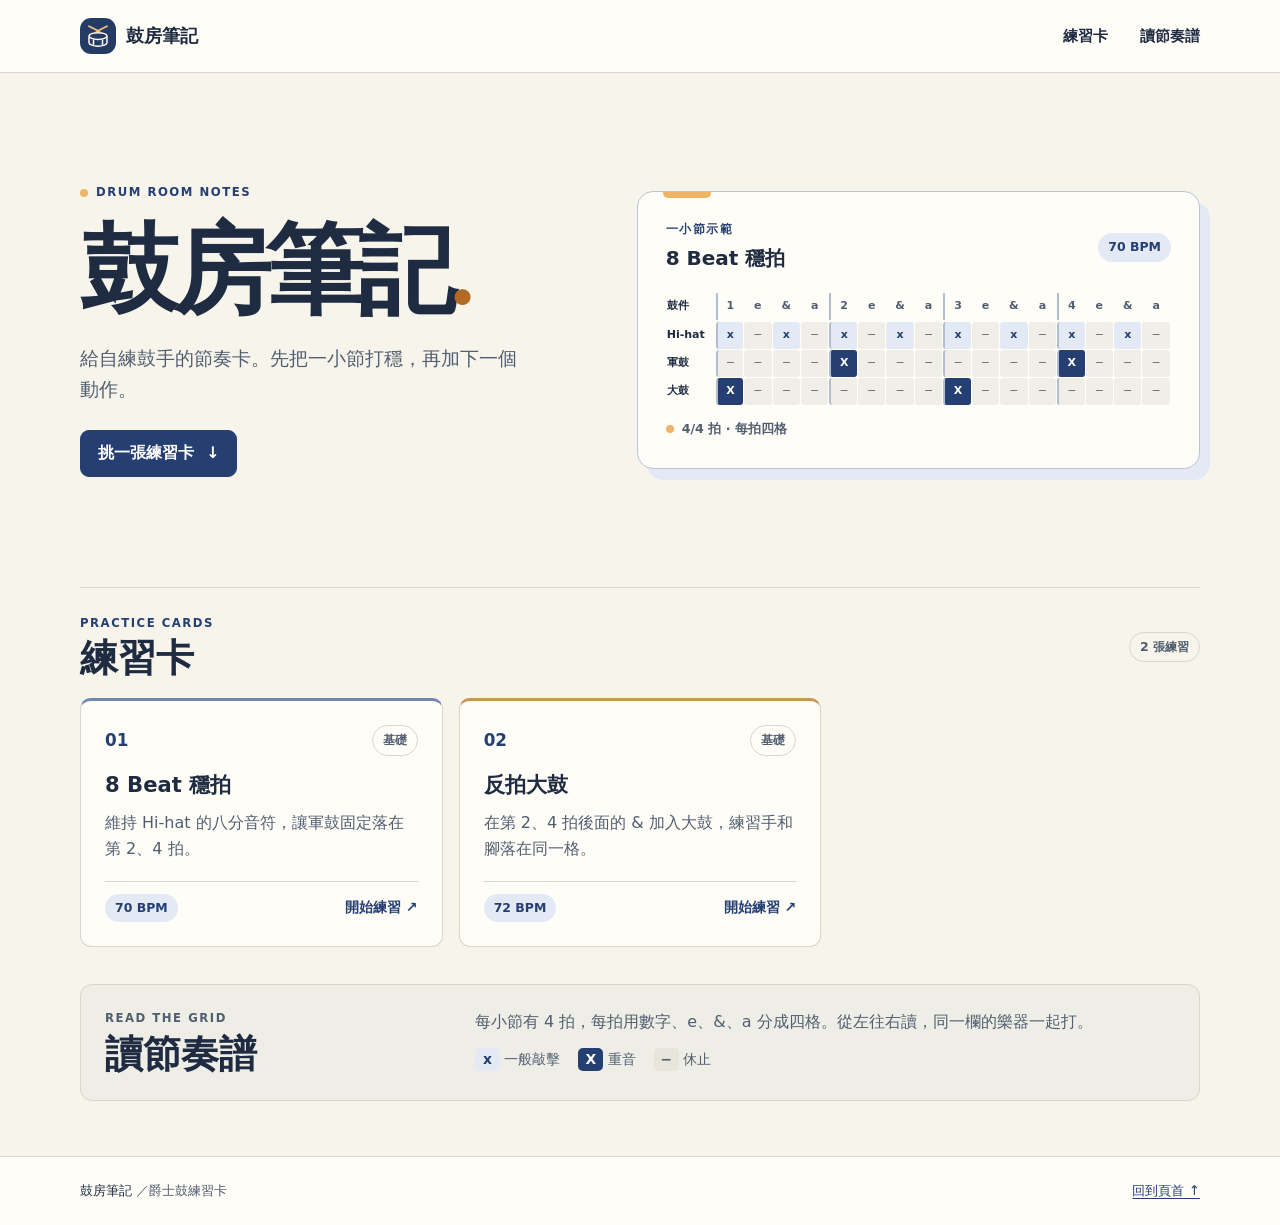
==== docs/index.html @ 836a6e5c "Build shared site with two practice cards" ====
<!doctype html>
<html lang="zh-Hant">
<head>
  <meta charset="utf-8">
  <meta name="viewport" content="width=device-width, initial-scale=1">
  <meta name="description" content="一頁一張爵士鼓練習卡，從節奏譜和合成示範開始練。">
  <title>鼓房筆記 · 爵士鼓練習卡</title>
  <link rel="stylesheet" href="./assets/site.css">
  <link rel="icon" href="./assets/drum.svg" type="image/svg+xml">
  
</head>
<body>
  <a class="skip" href="#main">跳到主要內容</a>
  <header class="site-header">
    <div class="wrap masthead">
      <a class="wordmark" href="./">
        <img src="./assets/drum.svg" width="36" height="36" alt="">
        <span>鼓房筆記</span>
      </a>
      <nav aria-label="主要導覽">
        <a href="./#cards">練習卡</a>
        <a href="./#notation">讀節奏譜</a>
      </nav>
    </div>
  </header>
  <main id="main" class="wrap">
    <section class="hero" aria-labelledby="hero-title">
  <div class="hero-copy">
    <p class="eyebrow"><span class="dot"></span> DRUM ROOM NOTES</p>
    <h1 id="hero-title">鼓房筆記<span>.</span></h1>
    <p class="lead">給自練鼓手的節奏卡。先把一小節打穩，再加下一個動作。</p>
    <a class="button" href="#cards">挑一張練習卡 <span aria-hidden="true">↓</span></a>
  </div>
  <figure class="hero-sheet">
    <div class="sheet-head">
      <div><p class="eyebrow">一小節示範</p><strong>8 Beat 穩拍</strong></div>
      <span class="tempo-tag">70 BPM</span>
    </div>
    <div class="score-scroll compact" tabindex="0" role="region" aria-label="示範節奏譜"><table class="score"><caption class="sr-only">8 Beat 穩拍的一小節節奏譜</caption><thead><tr><th scope="col">鼓件</th><th scope="col" data-step="0" class="count beat-start">1</th><th scope="col" data-step="1" class="count">e</th><th scope="col" data-step="2" class="count">&amp;</th><th scope="col" data-step="3" class="count">a</th><th scope="col" data-step="4" class="count beat-start">2</th><th scope="col" data-step="5" class="count">e</th><th scope="col" data-step="6" class="count">&amp;</th><th scope="col" data-step="7" class="count">a</th><th scope="col" data-step="8" class="count beat-start">3</th><th scope="col" data-step="9" class="count">e</th><th scope="col" data-step="10" class="count">&amp;</th><th scope="col" data-step="11" class="count">a</th><th scope="col" data-step="12" class="count beat-start">4</th><th scope="col" data-step="13" class="count">e</th><th scope="col" data-step="14" class="count">&amp;</th><th scope="col" data-step="15" class="count">a</th></tr></thead><tbody><tr data-instrument="hat"><th scope="row">Hi-hat</th><td class="hit beat-start" data-step="0" data-hit="x"><span aria-hidden="true">x</span><span class="sr-only">敲擊</span></td><td class="rest" data-step="1" data-hit="-"><span aria-hidden="true">−</span><span class="sr-only">休止</span></td><td class="hit" data-step="2" data-hit="x"><span aria-hidden="true">x</span><span class="sr-only">敲擊</span></td><td class="rest" data-step="3" data-hit="-"><span aria-hidden="true">−</span><span class="sr-only">休止</span></td><td class="hit beat-start" data-step="4" data-hit="x"><span aria-hidden="true">x</span><span class="sr-only">敲擊</span></td><td class="rest" data-step="5" data-hit="-"><span aria-hidden="true">−</span><span class="sr-only">休止</span></td><td class="hit" data-step="6" data-hit="x"><span aria-hidden="true">x</span><span class="sr-only">敲擊</span></td><td class="rest" data-step="7" data-hit="-"><span aria-hidden="true">−</span><span class="sr-only">休止</span></td><td class="hit beat-start" data-step="8" data-hit="x"><span aria-hidden="true">x</span><span class="sr-only">敲擊</span></td><td class="rest" data-step="9" data-hit="-"><span aria-hidden="true">−</span><span class="sr-only">休止</span></td><td class="hit" data-step="10" data-hit="x"><span aria-hidden="true">x</span><span class="sr-only">敲擊</span></td><td class="rest" data-step="11" data-hit="-"><span aria-hidden="true">−</span><span class="sr-only">休止</span></td><td class="hit beat-start" data-step="12" data-hit="x"><span aria-hidden="true">x</span><span class="sr-only">敲擊</span></td><td class="rest" data-step="13" data-hit="-"><span aria-hidden="true">−</span><span class="sr-only">休止</span></td><td class="hit" data-step="14" data-hit="x"><span aria-hidden="true">x</span><span class="sr-only">敲擊</span></td><td class="rest" data-step="15" data-hit="-"><span aria-hidden="true">−</span><span class="sr-only">休止</span></td></tr><tr data-instrument="snare"><th scope="row">軍鼓</th><td class="rest beat-start" data-step="0" data-hit="-"><span aria-hidden="true">−</span><span class="sr-only">休止</span></td><td class="rest" data-step="1" data-hit="-"><span aria-hidden="true">−</span><span class="sr-only">休止</span></td><td class="rest" data-step="2" data-hit="-"><span aria-hidden="true">−</span><span class="sr-only">休止</span></td><td class="rest" data-step="3" data-hit="-"><span aria-hidden="true">−</span><span class="sr-only">休止</span></td><td class="accent beat-start" data-step="4" data-hit="X"><span aria-hidden="true">X</span><span class="sr-only">重音</span></td><td class="rest" data-step="5" data-hit="-"><span aria-hidden="true">−</span><span class="sr-only">休止</span></td><td class="rest" data-step="6" data-hit="-"><span aria-hidden="true">−</span><span class="sr-only">休止</span></td><td class="rest" data-step="7" data-hit="-"><span aria-hidden="true">−</span><span class="sr-only">休止</span></td><td class="rest beat-start" data-step="8" data-hit="-"><span aria-hidden="true">−</span><span class="sr-only">休止</span></td><td class="rest" data-step="9" data-hit="-"><span aria-hidden="true">−</span><span class="sr-only">休止</span></td><td class="rest" data-step="10" data-hit="-"><span aria-hidden="true">−</span><span class="sr-only">休止</span></td><td class="rest" data-step="11" data-hit="-"><span aria-hidden="true">−</span><span class="sr-only">休止</span></td><td class="accent beat-start" data-step="12" data-hit="X"><span aria-hidden="true">X</span><span class="sr-only">重音</span></td><td class="rest" data-step="13" data-hit="-"><span aria-hidden="true">−</span><span class="sr-only">休止</span></td><td class="rest" data-step="14" data-hit="-"><span aria-hidden="true">−</span><span class="sr-only">休止</span></td><td class="rest" data-step="15" data-hit="-"><span aria-hidden="true">−</span><span class="sr-only">休止</span></td></tr><tr data-instrument="kick"><th scope="row">大鼓</th><td class="accent beat-start" data-step="0" data-hit="X"><span aria-hidden="true">X</span><span class="sr-only">重音</span></td><td class="rest" data-step="1" data-hit="-"><span aria-hidden="true">−</span><span class="sr-only">休止</span></td><td class="rest" data-step="2" data-hit="-"><span aria-hidden="true">−</span><span class="sr-only">休止</span></td><td class="rest" data-step="3" data-hit="-"><span aria-hidden="true">−</span><span class="sr-only">休止</span></td><td class="rest beat-start" data-step="4" data-hit="-"><span aria-hidden="true">−</span><span class="sr-only">休止</span></td><td class="rest" data-step="5" data-hit="-"><span aria-hidden="true">−</span><span class="sr-only">休止</span></td><td class="rest" data-step="6" data-hit="-"><span aria-hidden="true">−</span><span class="sr-only">休止</span></td><td class="rest" data-step="7" data-hit="-"><span aria-hidden="true">−</span><span class="sr-only">休止</span></td><td class="accent beat-start" data-step="8" data-hit="X"><span aria-hidden="true">X</span><span class="sr-only">重音</span></td><td class="rest" data-step="9" data-hit="-"><span aria-hidden="true">−</span><span class="sr-only">休止</span></td><td class="rest" data-step="10" data-hit="-"><span aria-hidden="true">−</span><span class="sr-only">休止</span></td><td class="rest" data-step="11" data-hit="-"><span aria-hidden="true">−</span><span class="sr-only">休止</span></td><td class="rest beat-start" data-step="12" data-hit="-"><span aria-hidden="true">−</span><span class="sr-only">休止</span></td><td class="rest" data-step="13" data-hit="-"><span aria-hidden="true">−</span><span class="sr-only">休止</span></td><td class="rest" data-step="14" data-hit="-"><span aria-hidden="true">−</span><span class="sr-only">休止</span></td><td class="rest" data-step="15" data-hit="-"><span aria-hidden="true">−</span><span class="sr-only">休止</span></td></tr></tbody></table></div>
    <figcaption><span class="dot"></span> 4/4 拍 · 每拍四格</figcaption>
  </figure>
</section>
<section id="cards" class="catalog" aria-labelledby="cards-title">
  <div class="section-head">
    <div><p class="eyebrow">PRACTICE CARDS</p><h2 id="cards-title">練習卡</h2></div>
    <span class="count-label">2 張練習</span>
  </div>
  <div class="card-grid"><article class="practice-card">
  <div class="card-meta"><span class="card-number">01</span><span class="level">基礎</span></div>
  <h3><a href="practice/eighth-note-groove/">8 Beat 穩拍</a></h3>
  <p>維持 Hi-hat 的八分音符，讓軍鼓固定落在第 2、4 拍。</p>
  <div class="card-bottom"><span class="tempo-tag">70 BPM</span><a href="practice/eighth-note-groove/" aria-label="練習8 Beat 穩拍">開始練習 <span aria-hidden="true">↗</span></a></div>
</article>
<article class="practice-card">
  <div class="card-meta"><span class="card-number">02</span><span class="level">基礎</span></div>
  <h3><a href="practice/offbeat-kick/">反拍大鼓</a></h3>
  <p>在第 2、4 拍後面的 &amp; 加入大鼓，練習手和腳落在同一格。</p>
  <div class="card-bottom"><span class="tempo-tag">72 BPM</span><a href="practice/offbeat-kick/" aria-label="練習反拍大鼓">開始練習 <span aria-hidden="true">↗</span></a></div>
</article></div>
</section>
<section id="notation" class="notation" aria-labelledby="notation-title">
  <div><p class="eyebrow">READ THE GRID</p><h2 id="notation-title">讀節奏譜</h2></div>
  <div>
    <p>每小節有 4 拍，每拍用數字、e、&amp;、a 分成四格。從左往右讀，同一欄的樂器一起打。</p>
    <ul class="legend">
      <li><b class="mark">x</b> 一般敲擊</li>
      <li><b class="mark accent-mark">X</b> 重音</li>
      <li><b class="mark quiet">−</b> 休止</li>
    </ul>
  </div>
</section>

  </main>
  <footer class="site-footer">
    <div class="wrap footer-inner">
      <span>鼓房筆記 <span class="muted">／爵士鼓練習卡</span></span>
      <a href="#main">回到頁首 ↑</a>
    </div>
  </footer>
</body>
</html>
---- docs/assets/site.css ----
:root {
  color-scheme: light;
  --paper: #f7f4eb;
  --ink: #1e2b41;
  --muted: #515e70;
  --card: #fffdf7;
  --accent: #253f73;
  --line: #d9d6cb;
  --blue-soft: #e3eaf5;
  --sun: #efb465;
  --sans: system-ui, -apple-system, BlinkMacSystemFont, "Noto Sans CJK TC", "Microsoft JhengHei", sans-serif;
  --serif: "Noto Serif CJK TC", "Songti TC", "PMingLiU", serif;
}

*, *::before, *::after { box-sizing: border-box; }
html { scroll-behavior: smooth; }
body { margin: 0; background: var(--paper); color: var(--ink); font-family: var(--sans); line-height: 1.65; }
a { color: var(--accent); text-underline-offset: .22em; }
a:hover { color: #162846; }
button, input { font: inherit; }
:focus-visible { outline: 3px solid #3e65a3; outline-offset: 4px; }
h1, h2, h3, p, figure { margin: 0; }
h1, h2 { line-height: 1.16; }
h1 { font-family: var(--serif); letter-spacing: -.055em; }
h2 { font-size: clamp(1.5rem, 3.6vw, 2.35rem); }

.wrap { width: min(1120px, calc(100% - 72px)); margin-inline: auto; }
.site-header { border-bottom: 1px solid var(--line); background: var(--card); }
.masthead { min-height: 72px; display: flex; align-items: center; justify-content: space-between; gap: 20px; }
.wordmark { display: inline-flex; align-items: center; gap: 10px; font-weight: 800; font-size: 1.14rem; text-decoration: none; color: var(--ink); }
.masthead nav { display: flex; flex-wrap: wrap; align-items: center; gap: clamp(12px, 3vw, 32px); }
.masthead nav a { color: var(--ink); font-size: .92rem; font-weight: 650; text-decoration: none; }
.masthead nav a:hover, .back:hover, .next:hover { text-decoration: underline; }
.skip { position: absolute; inset: 12px auto auto 12px; transform: translateY(-180%); padding: 10px; z-index: 2; background: var(--card); }
.skip:focus { transform: none; }
.sr-only { position: absolute; width: 1px; height: 1px; padding: 0; margin: -1px; overflow: hidden; clip-path: inset(50%); white-space: nowrap; }

.hero { display: grid; grid-template-columns: minmax(0, .92fr) minmax(0, 1.08fr); align-items: center; gap: clamp(28px, 6vw, 78px); padding-block: clamp(55px, 9vw, 110px); }
.eyebrow { display: flex; align-items: center; gap: 8px; color: var(--accent); font-size: .73rem; font-weight: 800; letter-spacing: .13em; }
.dot { width: 8px; height: 8px; background: var(--sun); display: inline-block; border-radius: 50%; flex: none; }
.hero h1 { font-size: clamp(3.05rem, 8vw, 6.15rem); margin: 12px 0 16px; }
.hero h1 span { color: #b26a24; }
.lead { color: var(--muted); font-size: clamp(1rem, 1.9vw, 1.17rem); max-width: 36rem; }
.hero-copy .lead { max-width: 24em; }
.button { min-height: 44px; display: inline-flex; align-items: center; justify-content: center; gap: 12px; background: var(--accent); color: #fff; border: 1px solid var(--accent); border-radius: 9px; padding: 9px 17px; font-weight: 700; text-decoration: none; cursor: pointer; }
.button:hover { background: #192f59; color: #fff; }
.button:disabled { opacity: .68; cursor: wait; }
.hero .button { margin-top: 24px; }
.hero-sheet { position: relative; min-width: 0; background: var(--card); border: 1px solid #b8c4d8; border-radius: 16px; padding: clamp(15px, 3vw, 28px); box-shadow: 10px 11px 0 var(--blue-soft); }
.hero-sheet::before { content: ""; display: block; position: absolute; width: 48px; height: 6px; border-radius: 0 0 5px 5px; background: var(--sun); top: 0; left: 25px; }
.sheet-head, .section-head, .score-heading, .footer-inner { display: flex; align-items: center; justify-content: space-between; gap: 16px; }
.sheet-head strong { display: block; margin-top: 3px; font-size: 1.25rem; }
.hero-sheet figcaption { margin-top: 13px; font-size: .79rem; font-weight: 650; color: var(--muted); display: flex; align-items: center; gap: 8px; }
.tempo-tag, .count-label, .level { display: inline-block; width: fit-content; white-space: nowrap; font-size: .78rem; font-weight: 750; border-radius: 999px; padding: 4px 10px; }
.tempo-tag { background: var(--blue-soft); color: var(--accent); font-variant-numeric: tabular-nums; }
.count-label, .level { border: 1px solid var(--line); color: var(--muted); }

.catalog { scroll-margin-top: 24px; }
.section-head { border-top: 1px solid var(--line); padding: 26px 0 18px; }
.section-head h2, .notation h2, .steps h2, .checkpoint h2 { margin-top: 4px; }
.card-grid { display: grid; grid-template-columns: repeat(3, minmax(0, 1fr)); gap: 16px; }
.practice-card { min-width: 0; display: flex; flex-direction: column; background: var(--card); border: 1px solid var(--line); border-top: 3px solid #7186b0; border-radius: 11px; padding: clamp(16px, 2.5vw, 24px); }
.practice-card:nth-child(3n+2) { border-top-color: #ca9557; }
.practice-card:nth-child(3n) { border-top-color: #71968d; }
.card-meta, .card-bottom { display: flex; align-items: center; justify-content: space-between; gap: 10px; }
.card-number { color: var(--accent); font-weight: 800; font-size: 1.05rem; font-variant-numeric: tabular-nums; }
.practice-card h3 { margin-top: 12px; font-size: 1.32rem; }
.practice-card h3 a { text-decoration: none; color: var(--ink); }
.practice-card h3 a:hover { text-decoration: underline; }
.practice-card p { margin-top: 7px; margin-bottom: 18px; color: var(--muted); }
.card-bottom { margin-top: auto; padding-top: 12px; border-top: 1px solid var(--line); flex-wrap: wrap; }
.card-bottom a { font-size: .88rem; font-weight: 750; text-decoration: none; }
.card-bottom a:hover { text-decoration: underline; }
.notation { display: grid; grid-template-columns: minmax(155px, .5fr) 1fr; gap: 20px; margin: 37px 0 55px; padding: 24px; border: 1px solid var(--line); border-radius: 12px; background: #eeeee7; scroll-margin-top: 24px; }
.notation p { color: var(--muted); }
.legend { display: flex; flex-wrap: wrap; gap: 12px 18px; list-style: none; margin: 12px 0 0; padding: 0; color: var(--muted); font-size: .87rem; }
.mark { min-width: 25px; display: inline-grid; place-items: center; border-radius: 5px; padding: 0 4px; background: var(--blue-soft); color: var(--accent); }
.accent-mark { background: var(--accent); color: #fff; }
.mark.quiet { background: #e8e5dc; color: var(--muted); }

.practice-intro { padding: 33px 0 24px; }
.back, .next { text-decoration: none; font-weight: 700; font-size: .92rem; }
.practice-intro .eyebrow { margin-top: 22px; }
.practice-intro h1 { margin: 7px 0 10px; font-size: clamp(2.25rem, 6vw, 4.15rem); }
.practice-panel { background: var(--card); border: 1px solid var(--line); border-radius: 14px; padding: clamp(15px, 3vw, 28px); }
.score-heading { flex-wrap: wrap; }
.score-heading h2 { margin-top: 5px; }
.player-controls { display: flex; flex-wrap: wrap; align-items: center; gap: 12px; }
.tempo-control { display: flex; align-items: center; gap: 7px; color: var(--muted); font-size: .89rem; }
.tempo-control input { width: 73px; min-height: 42px; padding: 6px 8px; border-radius: 7px; border: 1px solid #aeb6c3; background: #fff; color: var(--ink); }
.score-scroll { overflow-x: auto; max-width: 100%; margin-top: 17px; border-radius: 7px; }
.score { border-collapse: separate; border-spacing: 2px; width: 100%; min-width: 630px; table-layout: fixed; font-size: .87rem; text-align: center; font-variant-numeric: tabular-nums; }
.score th:first-child { width: 74px; text-align: left; white-space: nowrap; }
.score th, .score td { padding: 7px 1px; height: 35px; }
.score th { font-weight: 700; }
.score .count { color: var(--muted); }
.score .beat-start { border-left: 2px solid #b2becf; }
.score td { background: #f0eee6; color: #666e77; border-radius: 3px; }
.score .hit { background: var(--blue-soft); color: var(--accent); font-weight: 800; }
.score .accent { background: var(--accent); color: #fff; font-weight: 800; }
.score .is-current { outline: 2px solid #a95715; outline-offset: -2px; background-color: #ffedcd; color: #562e12; }
.compact .score { min-width: 340px; font-size: .69rem; border-spacing: 1px; }
.compact .score th:first-child { width: 48px; }
.compact .score th, .compact .score td { height: 27px; padding: 3px 0; }
.player-status { color: var(--muted); margin-top: 10px; font-size: .86rem; }
.practice-body { display: grid; grid-template-columns: 1.55fr 1fr; gap: 23px; margin-top: 26px; }
.steps ol { padding-left: 1.4em; margin: 14px 0; }
.steps li { padding: 4px 0 4px 4px; }
.steps li::marker { font-weight: 800; color: var(--accent); }
.checkpoint { background: var(--blue-soft); border-radius: 12px; padding: 20px; align-self: start; }
.checkpoint p:last-child { margin-top: 11px; }
.card-navigation { display: flex; justify-content: space-between; flex-wrap: wrap; gap: 14px; margin: 25px 0 48px; padding-top: 16px; border-top: 1px solid var(--line); }
.site-footer { border-top: 1px solid var(--line); background: var(--card); }
.footer-inner { min-height: 68px; flex-wrap: wrap; padding-block: 12px; font-size: .84rem; }
.muted { color: var(--muted); }

@media (max-width: 820px) {
  .hero { grid-template-columns: 1fr; gap: 26px; padding: 45px 0 42px; }
  .hero-sheet { max-width: 590px; }
  .card-grid { grid-template-columns: repeat(2, minmax(0, 1fr)); }
}
@media (max-width: 560px) {
  .wrap { width: calc(100% - 32px); }
  .masthead { min-height: 62px; gap: 11px; }
  .wordmark { gap: 7px; font-size: 1rem; }
  .wordmark img { width: 29px; height: 29px; }
  .masthead nav a { font-size: .82rem; }
  .hero h1 { font-size: clamp(2.6rem, 12vw, 4.1rem); }
  .hero-sheet { box-shadow: 5px 6px 0 var(--blue-soft); }
  .card-grid, .notation, .practice-body { grid-template-columns: 1fr; }
  .notation { gap: 10px; margin-bottom: 38px; padding: 16px; }
  .practice-body { gap: 12px; }
  .sheet-head { gap: 8px; }
}
@media (prefers-reduced-motion: reduce) { html { scroll-behavior: auto; } }
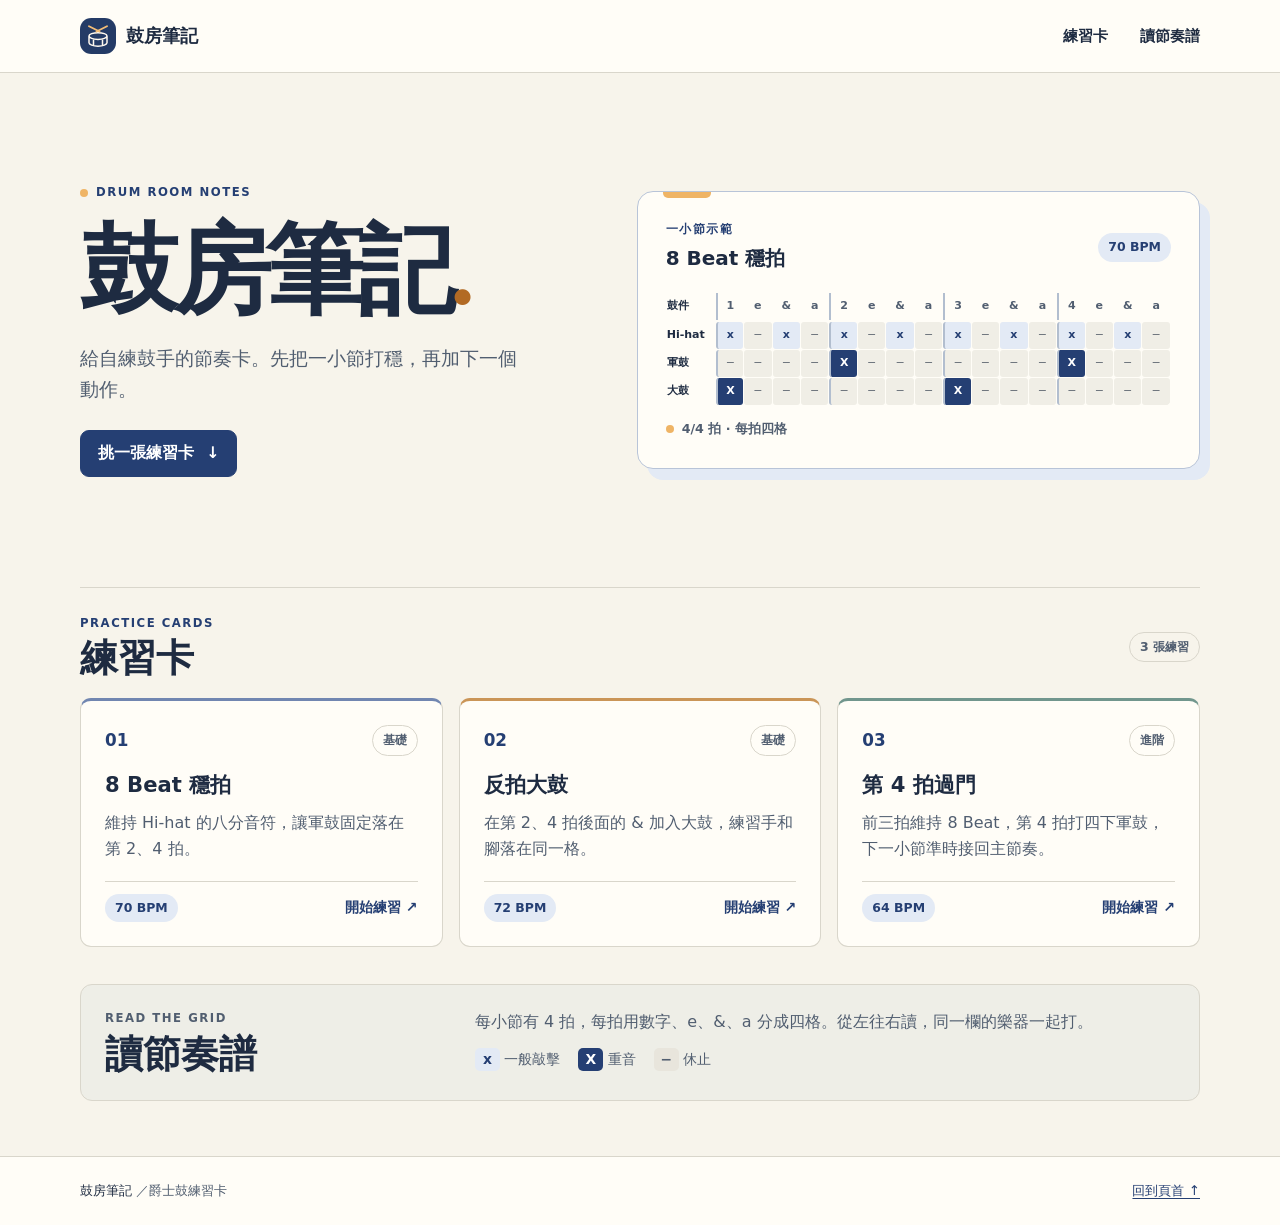
==== commit b41c3c5e: "Add fourth-beat fill using the AGENTS.md recipe" ====
--- a/docs/index.html
+++ b/docs/index.html
@@ -43,7 +43,7 @@
 <section id="cards" class="catalog" aria-labelledby="cards-title">
   <div class="section-head">
     <div><p class="eyebrow">PRACTICE CARDS</p><h2 id="cards-title">練習卡</h2></div>
-    <span class="count-label">2 張練習</span>
+    <span class="count-label">3 張練習</span>
   </div>
   <div class="card-grid"><article class="practice-card">
   <div class="card-meta"><span class="card-number">01</span><span class="level">基礎</span></div>
@@ -56,6 +56,12 @@
   <h3><a href="practice/offbeat-kick/">反拍大鼓</a></h3>
   <p>在第 2、4 拍後面的 &amp; 加入大鼓，練習手和腳落在同一格。</p>
   <div class="card-bottom"><span class="tempo-tag">72 BPM</span><a href="practice/offbeat-kick/" aria-label="練習反拍大鼓">開始練習 <span aria-hidden="true">↗</span></a></div>
+</article>
+<article class="practice-card">
+  <div class="card-meta"><span class="card-number">03</span><span class="level">進階</span></div>
+  <h3><a href="practice/fourth-beat-fill/">第 4 拍過門</a></h3>
+  <p>前三拍維持 8 Beat，第 4 拍打四下軍鼓，下一小節準時接回主節奏。</p>
+  <div class="card-bottom"><span class="tempo-tag">64 BPM</span><a href="practice/fourth-beat-fill/" aria-label="練習第 4 拍過門">開始練習 <span aria-hidden="true">↗</span></a></div>
 </article></div>
 </section>
 <section id="notation" class="notation" aria-labelledby="notation-title">
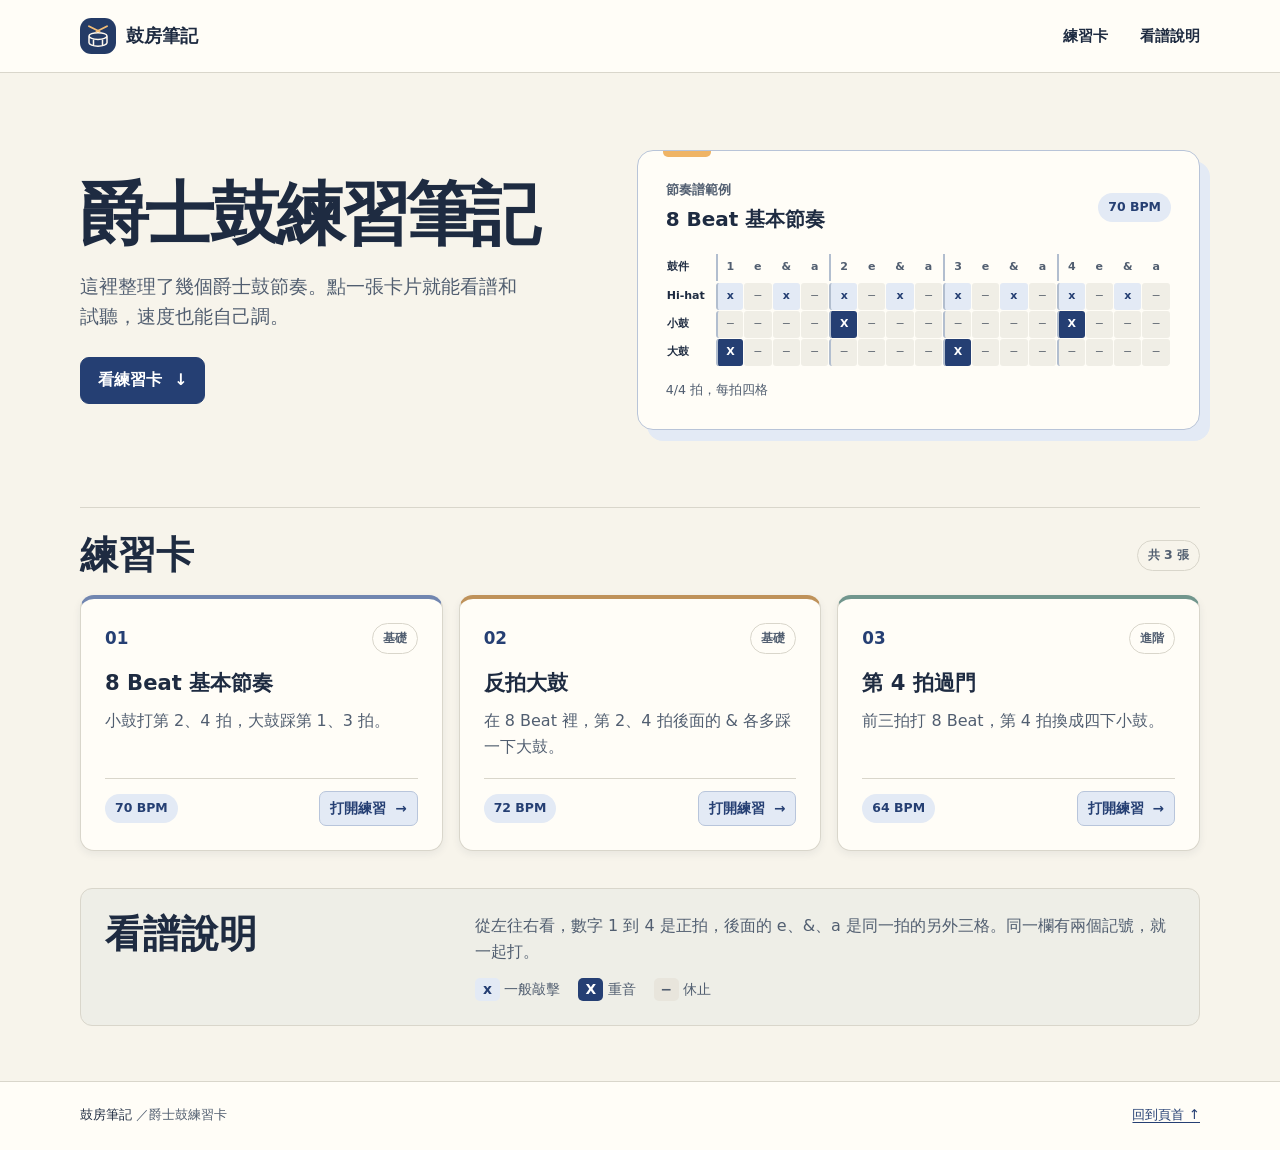
==== commit 5636c888: "Use plain practice notes and make each card a clear link" ====
--- a/docs/index.html
+++ b/docs/index.html
@@ -3,8 +3,8 @@
 <head>
   <meta charset="utf-8">
   <meta name="viewport" content="width=device-width, initial-scale=1">
-  <meta name="description" content="一頁一張爵士鼓練習卡，從節奏譜和合成示範開始練。">
-  <title>鼓房筆記 · 爵士鼓練習卡</title>
+  <meta name="description" content="看爵士鼓節奏譜、試聽並調整練習速度。">
+  <title>爵士鼓練習筆記 · 鼓房筆記</title>
   <link rel="stylesheet" href="./assets/site.css">
   <link rel="icon" href="./assets/drum.svg" type="image/svg+xml">
   
@@ -19,55 +19,69 @@
       </a>
       <nav aria-label="主要導覽">
         <a href="./#cards">練習卡</a>
-        <a href="./#notation">讀節奏譜</a>
+        <a href="./#notation">看譜說明</a>
       </nav>
     </div>
   </header>
   <main id="main" class="wrap">
     <section class="hero" aria-labelledby="hero-title">
   <div class="hero-copy">
-    <p class="eyebrow"><span class="dot"></span> DRUM ROOM NOTES</p>
-    <h1 id="hero-title">鼓房筆記<span>.</span></h1>
-    <p class="lead">給自練鼓手的節奏卡。先把一小節打穩，再加下一個動作。</p>
-    <a class="button" href="#cards">挑一張練習卡 <span aria-hidden="true">↓</span></a>
+    <h1 id="hero-title">爵士鼓練習筆記</h1>
+    <p class="lead">這裡整理了幾個爵士鼓節奏。點一張卡片就能看譜和試聽，速度也能自己調。</p>
+    <a class="button" href="#cards">看練習卡 <span aria-hidden="true">↓</span></a>
   </div>
   <figure class="hero-sheet">
     <div class="sheet-head">
-      <div><p class="eyebrow">一小節示範</p><strong>8 Beat 穩拍</strong></div>
+      <div><p class="meta-label">節奏譜範例</p><strong>8 Beat 基本節奏</strong></div>
       <span class="tempo-tag">70 BPM</span>
     </div>
-    <div class="score-scroll compact" tabindex="0" role="region" aria-label="示範節奏譜"><table class="score"><caption class="sr-only">8 Beat 穩拍的一小節節奏譜</caption><thead><tr><th scope="col">鼓件</th><th scope="col" data-step="0" class="count beat-start">1</th><th scope="col" data-step="1" class="count">e</th><th scope="col" data-step="2" class="count">&amp;</th><th scope="col" data-step="3" class="count">a</th><th scope="col" data-step="4" class="count beat-start">2</th><th scope="col" data-step="5" class="count">e</th><th scope="col" data-step="6" class="count">&amp;</th><th scope="col" data-step="7" class="count">a</th><th scope="col" data-step="8" class="count beat-start">3</th><th scope="col" data-step="9" class="count">e</th><th scope="col" data-step="10" class="count">&amp;</th><th scope="col" data-step="11" class="count">a</th><th scope="col" data-step="12" class="count beat-start">4</th><th scope="col" data-step="13" class="count">e</th><th scope="col" data-step="14" class="count">&amp;</th><th scope="col" data-step="15" class="count">a</th></tr></thead><tbody><tr data-instrument="hat"><th scope="row">Hi-hat</th><td class="hit beat-start" data-step="0" data-hit="x"><span aria-hidden="true">x</span><span class="sr-only">敲擊</span></td><td class="rest" data-step="1" data-hit="-"><span aria-hidden="true">−</span><span class="sr-only">休止</span></td><td class="hit" data-step="2" data-hit="x"><span aria-hidden="true">x</span><span class="sr-only">敲擊</span></td><td class="rest" data-step="3" data-hit="-"><span aria-hidden="true">−</span><span class="sr-only">休止</span></td><td class="hit beat-start" data-step="4" data-hit="x"><span aria-hidden="true">x</span><span class="sr-only">敲擊</span></td><td class="rest" data-step="5" data-hit="-"><span aria-hidden="true">−</span><span class="sr-only">休止</span></td><td class="hit" data-step="6" data-hit="x"><span aria-hidden="true">x</span><span class="sr-only">敲擊</span></td><td class="rest" data-step="7" data-hit="-"><span aria-hidden="true">−</span><span class="sr-only">休止</span></td><td class="hit beat-start" data-step="8" data-hit="x"><span aria-hidden="true">x</span><span class="sr-only">敲擊</span></td><td class="rest" data-step="9" data-hit="-"><span aria-hidden="true">−</span><span class="sr-only">休止</span></td><td class="hit" data-step="10" data-hit="x"><span aria-hidden="true">x</span><span class="sr-only">敲擊</span></td><td class="rest" data-step="11" data-hit="-"><span aria-hidden="true">−</span><span class="sr-only">休止</span></td><td class="hit beat-start" data-step="12" data-hit="x"><span aria-hidden="true">x</span><span class="sr-only">敲擊</span></td><td class="rest" data-step="13" data-hit="-"><span aria-hidden="true">−</span><span class="sr-only">休止</span></td><td class="hit" data-step="14" data-hit="x"><span aria-hidden="true">x</span><span class="sr-only">敲擊</span></td><td class="rest" data-step="15" data-hit="-"><span aria-hidden="true">−</span><span class="sr-only">休止</span></td></tr><tr data-instrument="snare"><th scope="row">軍鼓</th><td class="rest beat-start" data-step="0" data-hit="-"><span aria-hidden="true">−</span><span class="sr-only">休止</span></td><td class="rest" data-step="1" data-hit="-"><span aria-hidden="true">−</span><span class="sr-only">休止</span></td><td class="rest" data-step="2" data-hit="-"><span aria-hidden="true">−</span><span class="sr-only">休止</span></td><td class="rest" data-step="3" data-hit="-"><span aria-hidden="true">−</span><span class="sr-only">休止</span></td><td class="accent beat-start" data-step="4" data-hit="X"><span aria-hidden="true">X</span><span class="sr-only">重音</span></td><td class="rest" data-step="5" data-hit="-"><span aria-hidden="true">−</span><span class="sr-only">休止</span></td><td class="rest" data-step="6" data-hit="-"><span aria-hidden="true">−</span><span class="sr-only">休止</span></td><td class="rest" data-step="7" data-hit="-"><span aria-hidden="true">−</span><span class="sr-only">休止</span></td><td class="rest beat-start" data-step="8" data-hit="-"><span aria-hidden="true">−</span><span class="sr-only">休止</span></td><td class="rest" data-step="9" data-hit="-"><span aria-hidden="true">−</span><span class="sr-only">休止</span></td><td class="rest" data-step="10" data-hit="-"><span aria-hidden="true">−</span><span class="sr-only">休止</span></td><td class="rest" data-step="11" data-hit="-"><span aria-hidden="true">−</span><span class="sr-only">休止</span></td><td class="accent beat-start" data-step="12" data-hit="X"><span aria-hidden="true">X</span><span class="sr-only">重音</span></td><td class="rest" data-step="13" data-hit="-"><span aria-hidden="true">−</span><span class="sr-only">休止</span></td><td class="rest" data-step="14" data-hit="-"><span aria-hidden="true">−</span><span class="sr-only">休止</span></td><td class="rest" data-step="15" data-hit="-"><span aria-hidden="true">−</span><span class="sr-only">休止</span></td></tr><tr data-instrument="kick"><th scope="row">大鼓</th><td class="accent beat-start" data-step="0" data-hit="X"><span aria-hidden="true">X</span><span class="sr-only">重音</span></td><td class="rest" data-step="1" data-hit="-"><span aria-hidden="true">−</span><span class="sr-only">休止</span></td><td class="rest" data-step="2" data-hit="-"><span aria-hidden="true">−</span><span class="sr-only">休止</span></td><td class="rest" data-step="3" data-hit="-"><span aria-hidden="true">−</span><span class="sr-only">休止</span></td><td class="rest beat-start" data-step="4" data-hit="-"><span aria-hidden="true">−</span><span class="sr-only">休止</span></td><td class="rest" data-step="5" data-hit="-"><span aria-hidden="true">−</span><span class="sr-only">休止</span></td><td class="rest" data-step="6" data-hit="-"><span aria-hidden="true">−</span><span class="sr-only">休止</span></td><td class="rest" data-step="7" data-hit="-"><span aria-hidden="true">−</span><span class="sr-only">休止</span></td><td class="accent beat-start" data-step="8" data-hit="X"><span aria-hidden="true">X</span><span class="sr-only">重音</span></td><td class="rest" data-step="9" data-hit="-"><span aria-hidden="true">−</span><span class="sr-only">休止</span></td><td class="rest" data-step="10" data-hit="-"><span aria-hidden="true">−</span><span class="sr-only">休止</span></td><td class="rest" data-step="11" data-hit="-"><span aria-hidden="true">−</span><span class="sr-only">休止</span></td><td class="rest beat-start" data-step="12" data-hit="-"><span aria-hidden="true">−</span><span class="sr-only">休止</span></td><td class="rest" data-step="13" data-hit="-"><span aria-hidden="true">−</span><span class="sr-only">休止</span></td><td class="rest" data-step="14" data-hit="-"><span aria-hidden="true">−</span><span class="sr-only">休止</span></td><td class="rest" data-step="15" data-hit="-"><span aria-hidden="true">−</span><span class="sr-only">休止</span></td></tr></tbody></table></div>
-    <figcaption><span class="dot"></span> 4/4 拍 · 每拍四格</figcaption>
+    <div class="score-scroll compact" tabindex="0" role="region" aria-label="示範節奏譜"><table class="score"><caption class="sr-only">8 Beat 基本節奏的一小節節奏譜</caption><thead><tr><th scope="col">鼓件</th><th scope="col" data-step="0" class="count beat-start">1</th><th scope="col" data-step="1" class="count">e</th><th scope="col" data-step="2" class="count">&amp;</th><th scope="col" data-step="3" class="count">a</th><th scope="col" data-step="4" class="count beat-start">2</th><th scope="col" data-step="5" class="count">e</th><th scope="col" data-step="6" class="count">&amp;</th><th scope="col" data-step="7" class="count">a</th><th scope="col" data-step="8" class="count beat-start">3</th><th scope="col" data-step="9" class="count">e</th><th scope="col" data-step="10" class="count">&amp;</th><th scope="col" data-step="11" class="count">a</th><th scope="col" data-step="12" class="count beat-start">4</th><th scope="col" data-step="13" class="count">e</th><th scope="col" data-step="14" class="count">&amp;</th><th scope="col" data-step="15" class="count">a</th></tr></thead><tbody><tr data-instrument="hat"><th scope="row">Hi-hat</th><td class="hit beat-start" data-step="0" data-hit="x"><span aria-hidden="true">x</span><span class="sr-only">敲擊</span></td><td class="rest" data-step="1" data-hit="-"><span aria-hidden="true">−</span><span class="sr-only">休止</span></td><td class="hit" data-step="2" data-hit="x"><span aria-hidden="true">x</span><span class="sr-only">敲擊</span></td><td class="rest" data-step="3" data-hit="-"><span aria-hidden="true">−</span><span class="sr-only">休止</span></td><td class="hit beat-start" data-step="4" data-hit="x"><span aria-hidden="true">x</span><span class="sr-only">敲擊</span></td><td class="rest" data-step="5" data-hit="-"><span aria-hidden="true">−</span><span class="sr-only">休止</span></td><td class="hit" data-step="6" data-hit="x"><span aria-hidden="true">x</span><span class="sr-only">敲擊</span></td><td class="rest" data-step="7" data-hit="-"><span aria-hidden="true">−</span><span class="sr-only">休止</span></td><td class="hit beat-start" data-step="8" data-hit="x"><span aria-hidden="true">x</span><span class="sr-only">敲擊</span></td><td class="rest" data-step="9" data-hit="-"><span aria-hidden="true">−</span><span class="sr-only">休止</span></td><td class="hit" data-step="10" data-hit="x"><span aria-hidden="true">x</span><span class="sr-only">敲擊</span></td><td class="rest" data-step="11" data-hit="-"><span aria-hidden="true">−</span><span class="sr-only">休止</span></td><td class="hit beat-start" data-step="12" data-hit="x"><span aria-hidden="true">x</span><span class="sr-only">敲擊</span></td><td class="rest" data-step="13" data-hit="-"><span aria-hidden="true">−</span><span class="sr-only">休止</span></td><td class="hit" data-step="14" data-hit="x"><span aria-hidden="true">x</span><span class="sr-only">敲擊</span></td><td class="rest" data-step="15" data-hit="-"><span aria-hidden="true">−</span><span class="sr-only">休止</span></td></tr><tr data-instrument="snare"><th scope="row">小鼓</th><td class="rest beat-start" data-step="0" data-hit="-"><span aria-hidden="true">−</span><span class="sr-only">休止</span></td><td class="rest" data-step="1" data-hit="-"><span aria-hidden="true">−</span><span class="sr-only">休止</span></td><td class="rest" data-step="2" data-hit="-"><span aria-hidden="true">−</span><span class="sr-only">休止</span></td><td class="rest" data-step="3" data-hit="-"><span aria-hidden="true">−</span><span class="sr-only">休止</span></td><td class="accent beat-start" data-step="4" data-hit="X"><span aria-hidden="true">X</span><span class="sr-only">重音</span></td><td class="rest" data-step="5" data-hit="-"><span aria-hidden="true">−</span><span class="sr-only">休止</span></td><td class="rest" data-step="6" data-hit="-"><span aria-hidden="true">−</span><span class="sr-only">休止</span></td><td class="rest" data-step="7" data-hit="-"><span aria-hidden="true">−</span><span class="sr-only">休止</span></td><td class="rest beat-start" data-step="8" data-hit="-"><span aria-hidden="true">−</span><span class="sr-only">休止</span></td><td class="rest" data-step="9" data-hit="-"><span aria-hidden="true">−</span><span class="sr-only">休止</span></td><td class="rest" data-step="10" data-hit="-"><span aria-hidden="true">−</span><span class="sr-only">休止</span></td><td class="rest" data-step="11" data-hit="-"><span aria-hidden="true">−</span><span class="sr-only">休止</span></td><td class="accent beat-start" data-step="12" data-hit="X"><span aria-hidden="true">X</span><span class="sr-only">重音</span></td><td class="rest" data-step="13" data-hit="-"><span aria-hidden="true">−</span><span class="sr-only">休止</span></td><td class="rest" data-step="14" data-hit="-"><span aria-hidden="true">−</span><span class="sr-only">休止</span></td><td class="rest" data-step="15" data-hit="-"><span aria-hidden="true">−</span><span class="sr-only">休止</span></td></tr><tr data-instrument="kick"><th scope="row">大鼓</th><td class="accent beat-start" data-step="0" data-hit="X"><span aria-hidden="true">X</span><span class="sr-only">重音</span></td><td class="rest" data-step="1" data-hit="-"><span aria-hidden="true">−</span><span class="sr-only">休止</span></td><td class="rest" data-step="2" data-hit="-"><span aria-hidden="true">−</span><span class="sr-only">休止</span></td><td class="rest" data-step="3" data-hit="-"><span aria-hidden="true">−</span><span class="sr-only">休止</span></td><td class="rest beat-start" data-step="4" data-hit="-"><span aria-hidden="true">−</span><span class="sr-only">休止</span></td><td class="rest" data-step="5" data-hit="-"><span aria-hidden="true">−</span><span class="sr-only">休止</span></td><td class="rest" data-step="6" data-hit="-"><span aria-hidden="true">−</span><span class="sr-only">休止</span></td><td class="rest" data-step="7" data-hit="-"><span aria-hidden="true">−</span><span class="sr-only">休止</span></td><td class="accent beat-start" data-step="8" data-hit="X"><span aria-hidden="true">X</span><span class="sr-only">重音</span></td><td class="rest" data-step="9" data-hit="-"><span aria-hidden="true">−</span><span class="sr-only">休止</span></td><td class="rest" data-step="10" data-hit="-"><span aria-hidden="true">−</span><span class="sr-only">休止</span></td><td class="rest" data-step="11" data-hit="-"><span aria-hidden="true">−</span><span class="sr-only">休止</span></td><td class="rest beat-start" data-step="12" data-hit="-"><span aria-hidden="true">−</span><span class="sr-only">休止</span></td><td class="rest" data-step="13" data-hit="-"><span aria-hidden="true">−</span><span class="sr-only">休止</span></td><td class="rest" data-step="14" data-hit="-"><span aria-hidden="true">−</span><span class="sr-only">休止</span></td><td class="rest" data-step="15" data-hit="-"><span aria-hidden="true">−</span><span class="sr-only">休止</span></td></tr></tbody></table></div>
+    <figcaption>4/4 拍，每拍四格</figcaption>
   </figure>
 </section>
 <section id="cards" class="catalog" aria-labelledby="cards-title">
   <div class="section-head">
-    <div><p class="eyebrow">PRACTICE CARDS</p><h2 id="cards-title">練習卡</h2></div>
-    <span class="count-label">3 張練習</span>
+    <h2 id="cards-title">練習卡</h2>
+    <span class="count-label">共 3 張</span>
   </div>
   <div class="card-grid"><article class="practice-card">
-  <div class="card-meta"><span class="card-number">01</span><span class="level">基礎</span></div>
-  <h3><a href="practice/eighth-note-groove/">8 Beat 穩拍</a></h3>
-  <p>維持 Hi-hat 的八分音符，讓軍鼓固定落在第 2、4 拍。</p>
-  <div class="card-bottom"><span class="tempo-tag">70 BPM</span><a href="practice/eighth-note-groove/" aria-label="練習8 Beat 穩拍">開始練習 <span aria-hidden="true">↗</span></a></div>
+  <a class="card-link" href="practice/eighth-note-groove/" aria-labelledby="card-title-eighth-note-groove">
+    <div class="card-meta"><span class="card-number">01</span><span class="level">基礎</span></div>
+    <h3 id="card-title-eighth-note-groove">8 Beat 基本節奏</h3>
+    <p>小鼓打第 2、4 拍，大鼓踩第 1、3 拍。</p>
+    <div class="card-bottom">
+      <span class="tempo-tag">70 BPM</span>
+      <span class="card-action" aria-hidden="true">打開練習 <span>→</span></span>
+    </div>
+  </a>
 </article>
 <article class="practice-card">
-  <div class="card-meta"><span class="card-number">02</span><span class="level">基礎</span></div>
-  <h3><a href="practice/offbeat-kick/">反拍大鼓</a></h3>
-  <p>在第 2、4 拍後面的 &amp; 加入大鼓，練習手和腳落在同一格。</p>
-  <div class="card-bottom"><span class="tempo-tag">72 BPM</span><a href="practice/offbeat-kick/" aria-label="練習反拍大鼓">開始練習 <span aria-hidden="true">↗</span></a></div>
+  <a class="card-link" href="practice/offbeat-kick/" aria-labelledby="card-title-offbeat-kick">
+    <div class="card-meta"><span class="card-number">02</span><span class="level">基礎</span></div>
+    <h3 id="card-title-offbeat-kick">反拍大鼓</h3>
+    <p>在 8 Beat 裡，第 2、4 拍後面的 &amp; 各多踩一下大鼓。</p>
+    <div class="card-bottom">
+      <span class="tempo-tag">72 BPM</span>
+      <span class="card-action" aria-hidden="true">打開練習 <span>→</span></span>
+    </div>
+  </a>
 </article>
 <article class="practice-card">
-  <div class="card-meta"><span class="card-number">03</span><span class="level">進階</span></div>
-  <h3><a href="practice/fourth-beat-fill/">第 4 拍過門</a></h3>
-  <p>前三拍維持 8 Beat，第 4 拍打四下軍鼓，下一小節準時接回主節奏。</p>
-  <div class="card-bottom"><span class="tempo-tag">64 BPM</span><a href="practice/fourth-beat-fill/" aria-label="練習第 4 拍過門">開始練習 <span aria-hidden="true">↗</span></a></div>
+  <a class="card-link" href="practice/fourth-beat-fill/" aria-labelledby="card-title-fourth-beat-fill">
+    <div class="card-meta"><span class="card-number">03</span><span class="level">進階</span></div>
+    <h3 id="card-title-fourth-beat-fill">第 4 拍過門</h3>
+    <p>前三拍打 8 Beat，第 4 拍換成四下小鼓。</p>
+    <div class="card-bottom">
+      <span class="tempo-tag">64 BPM</span>
+      <span class="card-action" aria-hidden="true">打開練習 <span>→</span></span>
+    </div>
+  </a>
 </article></div>
 </section>
 <section id="notation" class="notation" aria-labelledby="notation-title">
-  <div><p class="eyebrow">READ THE GRID</p><h2 id="notation-title">讀節奏譜</h2></div>
+  <h2 id="notation-title">看譜說明</h2>
   <div>
-    <p>每小節有 4 拍，每拍用數字、e、&amp;、a 分成四格。從左往右讀，同一欄的樂器一起打。</p>
+    <p>從左往右看，數字 1 到 4 是正拍，後面的 e、&amp;、a 是同一拍的另外三格。同一欄有兩個記號，就一起打。</p>
     <ul class="legend">
       <li><b class="mark">x</b> 一般敲擊</li>
       <li><b class="mark accent-mark">X</b> 重音</li>
--- a/docs/assets/site.css
+++ b/docs/assets/site.css
@@ -35,11 +35,9 @@
 .skip:focus { transform: none; }
 .sr-only { position: absolute; width: 1px; height: 1px; padding: 0; margin: -1px; overflow: hidden; clip-path: inset(50%); white-space: nowrap; }
 
-.hero { display: grid; grid-template-columns: minmax(0, .92fr) minmax(0, 1.08fr); align-items: center; gap: clamp(28px, 6vw, 78px); padding-block: clamp(55px, 9vw, 110px); }
-.eyebrow { display: flex; align-items: center; gap: 8px; color: var(--accent); font-size: .73rem; font-weight: 800; letter-spacing: .13em; }
-.dot { width: 8px; height: 8px; background: var(--sun); display: inline-block; border-radius: 50%; flex: none; }
-.hero h1 { font-size: clamp(3.05rem, 8vw, 6.15rem); margin: 12px 0 16px; }
-.hero h1 span { color: #b26a24; }
+.hero { display: grid; grid-template-columns: minmax(0, .92fr) minmax(0, 1.08fr); align-items: center; gap: clamp(28px, 6vw, 78px); padding-block: clamp(45px, 6vw, 80px); }
+.meta-label { color: var(--muted); font-size: .8rem; font-weight: 650; }
+.hero h1 { font-size: clamp(2.7rem, 5.45vw, 4.3rem); margin-bottom: 16px; }
 .lead { color: var(--muted); font-size: clamp(1rem, 1.9vw, 1.17rem); max-width: 36rem; }
 .hero-copy .lead { max-width: 24em; }
 .button { min-height: 44px; display: inline-flex; align-items: center; justify-content: center; gap: 12px; background: var(--accent); color: #fff; border: 1px solid var(--accent); border-radius: 9px; padding: 9px 17px; font-weight: 700; text-decoration: none; cursor: pointer; }
@@ -50,27 +48,58 @@
 .hero-sheet::before { content: ""; display: block; position: absolute; width: 48px; height: 6px; border-radius: 0 0 5px 5px; background: var(--sun); top: 0; left: 25px; }
 .sheet-head, .section-head, .score-heading, .footer-inner { display: flex; align-items: center; justify-content: space-between; gap: 16px; }
 .sheet-head strong { display: block; margin-top: 3px; font-size: 1.25rem; }
-.hero-sheet figcaption { margin-top: 13px; font-size: .79rem; font-weight: 650; color: var(--muted); display: flex; align-items: center; gap: 8px; }
+.hero-sheet figcaption { margin-top: 13px; font-size: .79rem; color: var(--muted); }
 .tempo-tag, .count-label, .level { display: inline-block; width: fit-content; white-space: nowrap; font-size: .78rem; font-weight: 750; border-radius: 999px; padding: 4px 10px; }
 .tempo-tag { background: var(--blue-soft); color: var(--accent); font-variant-numeric: tabular-nums; }
 .count-label, .level { border: 1px solid var(--line); color: var(--muted); }
 
 .catalog { scroll-margin-top: 24px; }
 .section-head { border-top: 1px solid var(--line); padding: 26px 0 18px; }
-.section-head h2, .notation h2, .steps h2, .checkpoint h2 { margin-top: 4px; }
 .card-grid { display: grid; grid-template-columns: repeat(3, minmax(0, 1fr)); gap: 16px; }
-.practice-card { min-width: 0; display: flex; flex-direction: column; background: var(--card); border: 1px solid var(--line); border-top: 3px solid #7186b0; border-radius: 11px; padding: clamp(16px, 2.5vw, 24px); }
-.practice-card:nth-child(3n+2) { border-top-color: #ca9557; }
-.practice-card:nth-child(3n) { border-top-color: #71968d; }
+.practice-card { min-width: 0; display: flex; --card-edge: #7186b0; }
+.practice-card:nth-child(3n+2) { --card-edge: #bf925a; }
+.practice-card:nth-child(3n) { --card-edge: #71968d; }
+.card-link {
+  display: flex;
+  flex: 1;
+  min-width: 0;
+  flex-direction: column;
+  padding: clamp(16px, 2.5vw, 24px);
+  border: 1px solid var(--line);
+  border-top: 4px solid var(--card-edge);
+  border-radius: 14px;
+  background: var(--card);
+  color: var(--ink);
+  box-shadow: 0 3px 9px rgb(30 43 65 / 7%);
+  text-decoration: none;
+  transition: transform 170ms ease-out, box-shadow 170ms ease-out, border-color 170ms ease-out;
+}
+.card-link:focus-visible { border-color: var(--card-edge); box-shadow: 0 5px 15px rgb(30 43 65 / 15%); }
 .card-meta, .card-bottom { display: flex; align-items: center; justify-content: space-between; gap: 10px; }
 .card-number { color: var(--accent); font-weight: 800; font-size: 1.05rem; font-variant-numeric: tabular-nums; }
 .practice-card h3 { margin-top: 12px; font-size: 1.32rem; }
-.practice-card h3 a { text-decoration: none; color: var(--ink); }
-.practice-card h3 a:hover { text-decoration: underline; }
 .practice-card p { margin-top: 7px; margin-bottom: 18px; color: var(--muted); }
 .card-bottom { margin-top: auto; padding-top: 12px; border-top: 1px solid var(--line); flex-wrap: wrap; }
-.card-bottom a { font-size: .88rem; font-weight: 750; text-decoration: none; }
-.card-bottom a:hover { text-decoration: underline; }
+.card-action {
+  display: inline-flex;
+  align-items: center;
+  gap: 9px;
+  padding: 5px 10px;
+  border: 1px solid #b8c5db;
+  border-radius: 7px;
+  background: var(--blue-soft);
+  color: var(--accent);
+  font-size: .85rem;
+  font-weight: 750;
+}
+@media (hover: hover) and (pointer: fine) {
+  .card-link:hover {
+    transform: translateY(-5px);
+    border-color: var(--card-edge);
+    box-shadow: 0 11px 22px rgb(30 43 65 / 14%);
+  }
+  .card-link:hover .card-action { background: var(--accent); color: #fff; border-color: var(--accent); }
+}
 .notation { display: grid; grid-template-columns: minmax(155px, .5fr) 1fr; gap: 20px; margin: 37px 0 55px; padding: 24px; border: 1px solid var(--line); border-radius: 12px; background: #eeeee7; scroll-margin-top: 24px; }
 .notation p { color: var(--muted); }
 .legend { display: flex; flex-wrap: wrap; gap: 12px 18px; list-style: none; margin: 12px 0 0; padding: 0; color: var(--muted); font-size: .87rem; }
@@ -80,15 +109,15 @@
 
 .practice-intro { padding: 33px 0 24px; }
 .back, .next { text-decoration: none; font-weight: 700; font-size: .92rem; }
-.practice-intro .eyebrow { margin-top: 22px; }
+.practice-meta { display: flex; align-items: center; gap: 9px; margin-top: 20px; }
 .practice-intro h1 { margin: 7px 0 10px; font-size: clamp(2.25rem, 6vw, 4.15rem); }
 .practice-panel { background: var(--card); border: 1px solid var(--line); border-radius: 14px; padding: clamp(15px, 3vw, 28px); }
 .score-heading { flex-wrap: wrap; }
-.score-heading h2 { margin-top: 5px; }
+.score-heading .meta-label { margin-top: 5px; }
 .player-controls { display: flex; flex-wrap: wrap; align-items: center; gap: 12px; }
 .tempo-control { display: flex; align-items: center; gap: 7px; color: var(--muted); font-size: .89rem; }
 .tempo-control input { width: 73px; min-height: 42px; padding: 6px 8px; border-radius: 7px; border: 1px solid #aeb6c3; background: #fff; color: var(--ink); }
-.score-scroll { overflow-x: auto; max-width: 100%; margin-top: 17px; border-radius: 7px; }
+.score-scroll { position: relative; overflow-x: auto; max-width: 100%; margin-top: 17px; border-radius: 7px; }
 .score { border-collapse: separate; border-spacing: 2px; width: 100%; min-width: 630px; table-layout: fixed; font-size: .87rem; text-align: center; font-variant-numeric: tabular-nums; }
 .score th:first-child { width: 74px; text-align: left; white-space: nowrap; }
 .score th, .score td { padding: 7px 1px; height: 35px; }
@@ -132,4 +161,8 @@
   .practice-body { gap: 12px; }
   .sheet-head { gap: 8px; }
 }
-@media (prefers-reduced-motion: reduce) { html { scroll-behavior: auto; } }
+@media (prefers-reduced-motion: reduce) {
+  html { scroll-behavior: auto; }
+  .card-link { transition: none; }
+  .card-link:hover { transform: none; }
+}
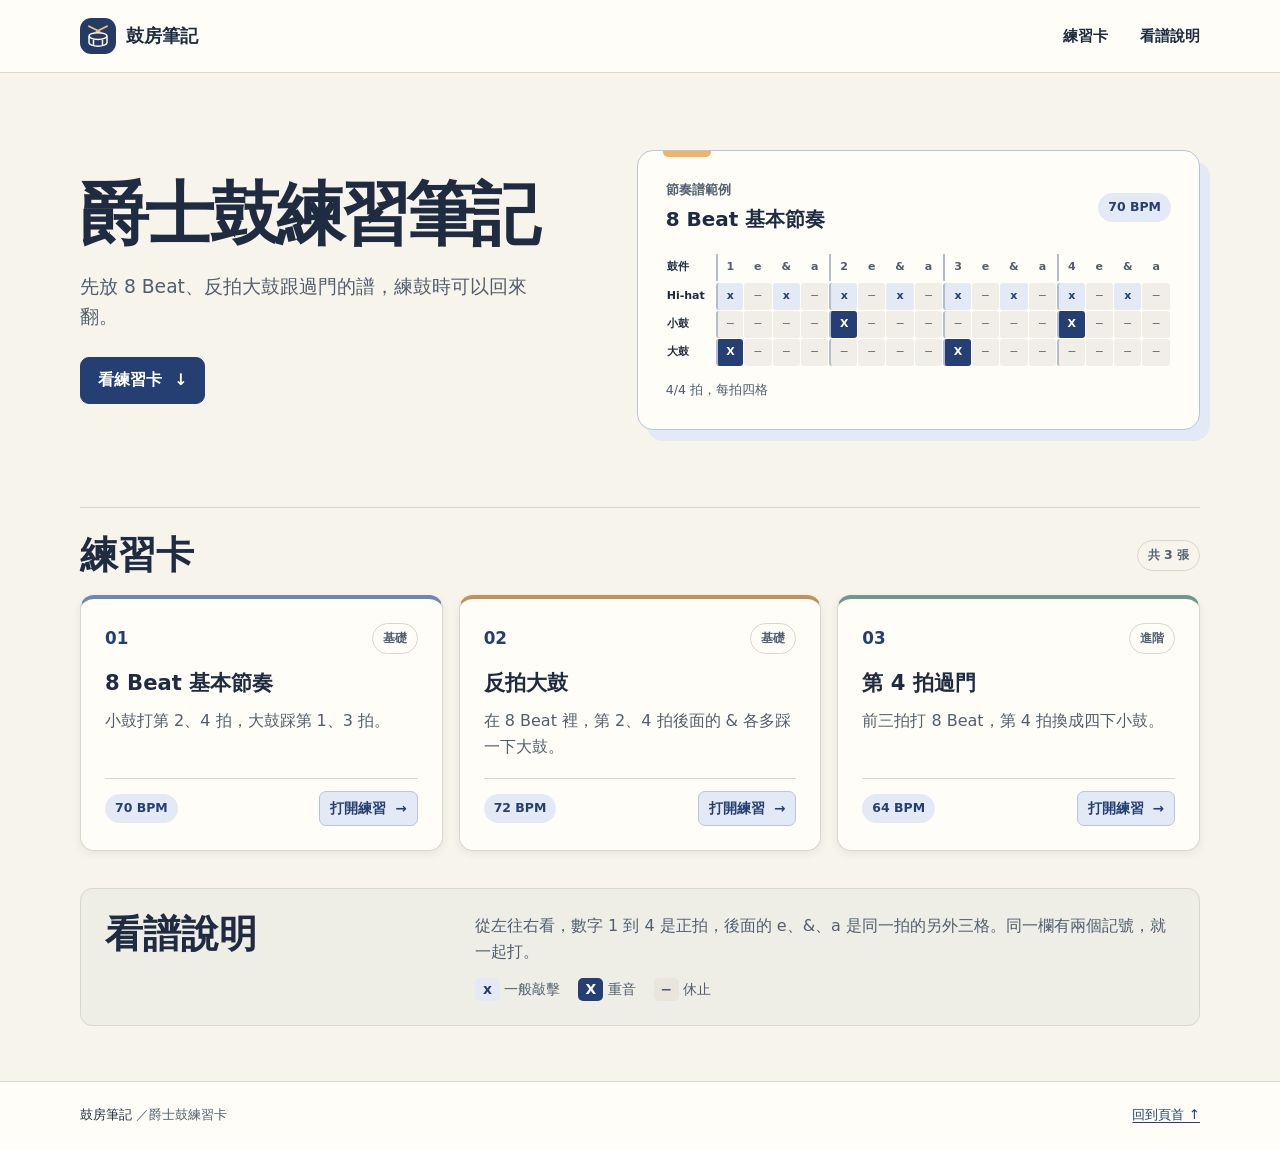
==== commit c808ce7f: "Write the home introduction like a practice note" ====
--- a/docs/index.html
+++ b/docs/index.html
@@ -27,7 +27,7 @@
     <section class="hero" aria-labelledby="hero-title">
   <div class="hero-copy">
     <h1 id="hero-title">爵士鼓練習筆記</h1>
-    <p class="lead">這裡整理了幾個爵士鼓節奏。點一張卡片就能看譜和試聽，速度也能自己調。</p>
+    <p class="lead">先放 8 Beat、反拍大鼓跟過門的譜，練鼓時可以回來翻。</p>
     <a class="button" href="#cards">看練習卡 <span aria-hidden="true">↓</span></a>
   </div>
   <figure class="hero-sheet">
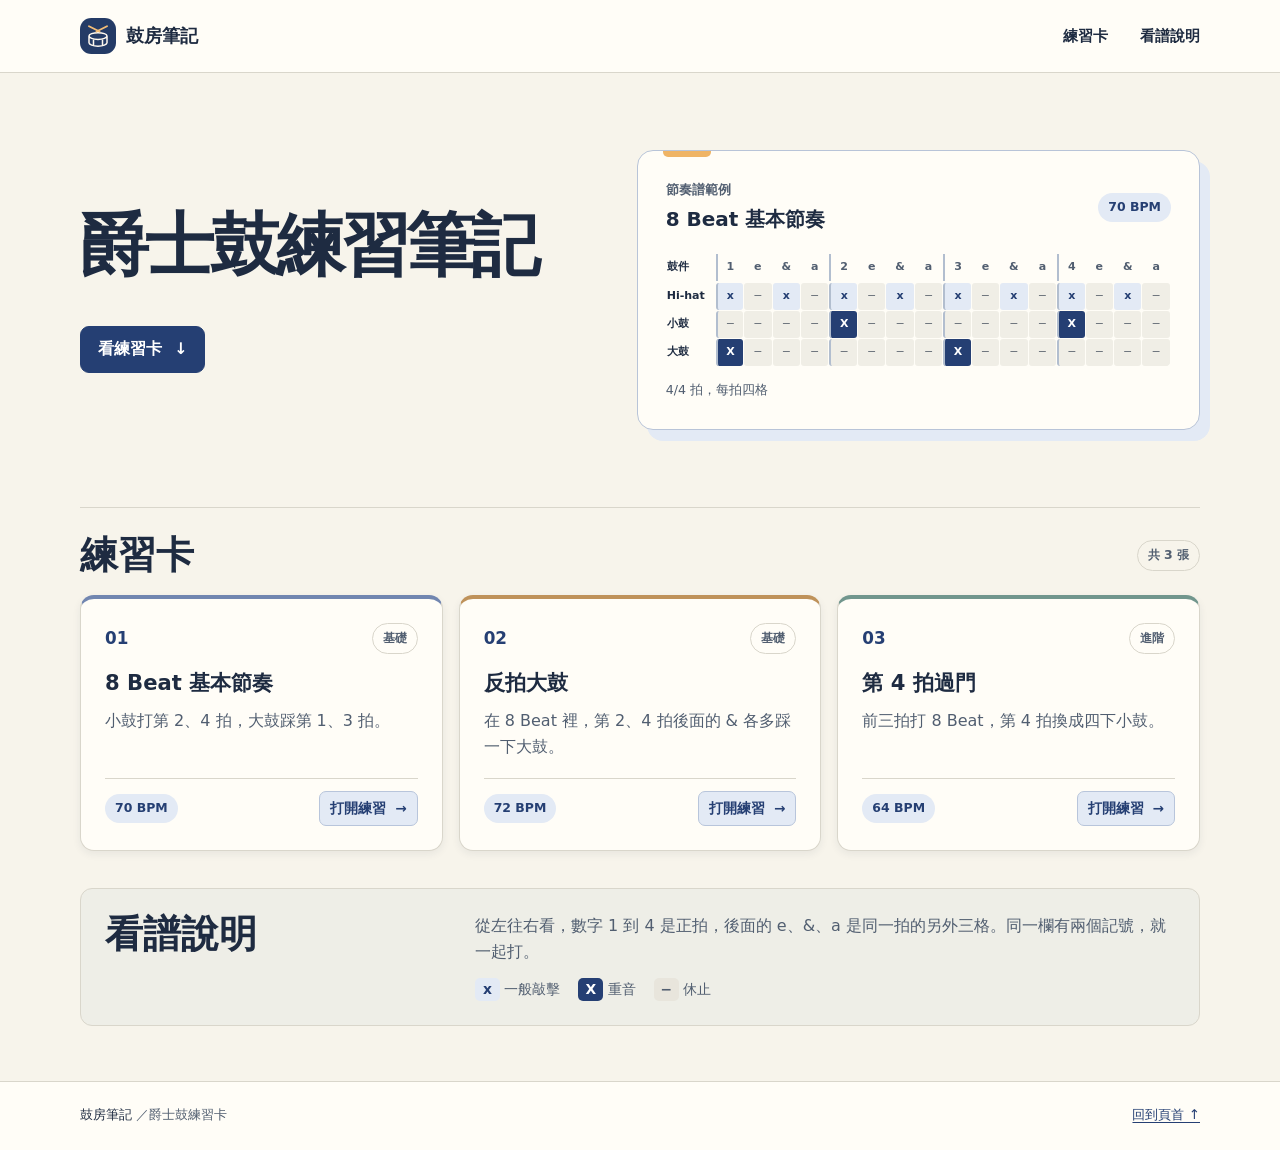
==== commit 26b9648d: "Let the title and practice cards introduce the site" ====
--- a/docs/index.html
+++ b/docs/index.html
@@ -27,7 +27,6 @@
     <section class="hero" aria-labelledby="hero-title">
   <div class="hero-copy">
     <h1 id="hero-title">爵士鼓練習筆記</h1>
-    <p class="lead">先放 8 Beat、反拍大鼓跟過門的譜，練鼓時可以回來翻。</p>
     <a class="button" href="#cards">看練習卡 <span aria-hidden="true">↓</span></a>
   </div>
   <figure class="hero-sheet">
